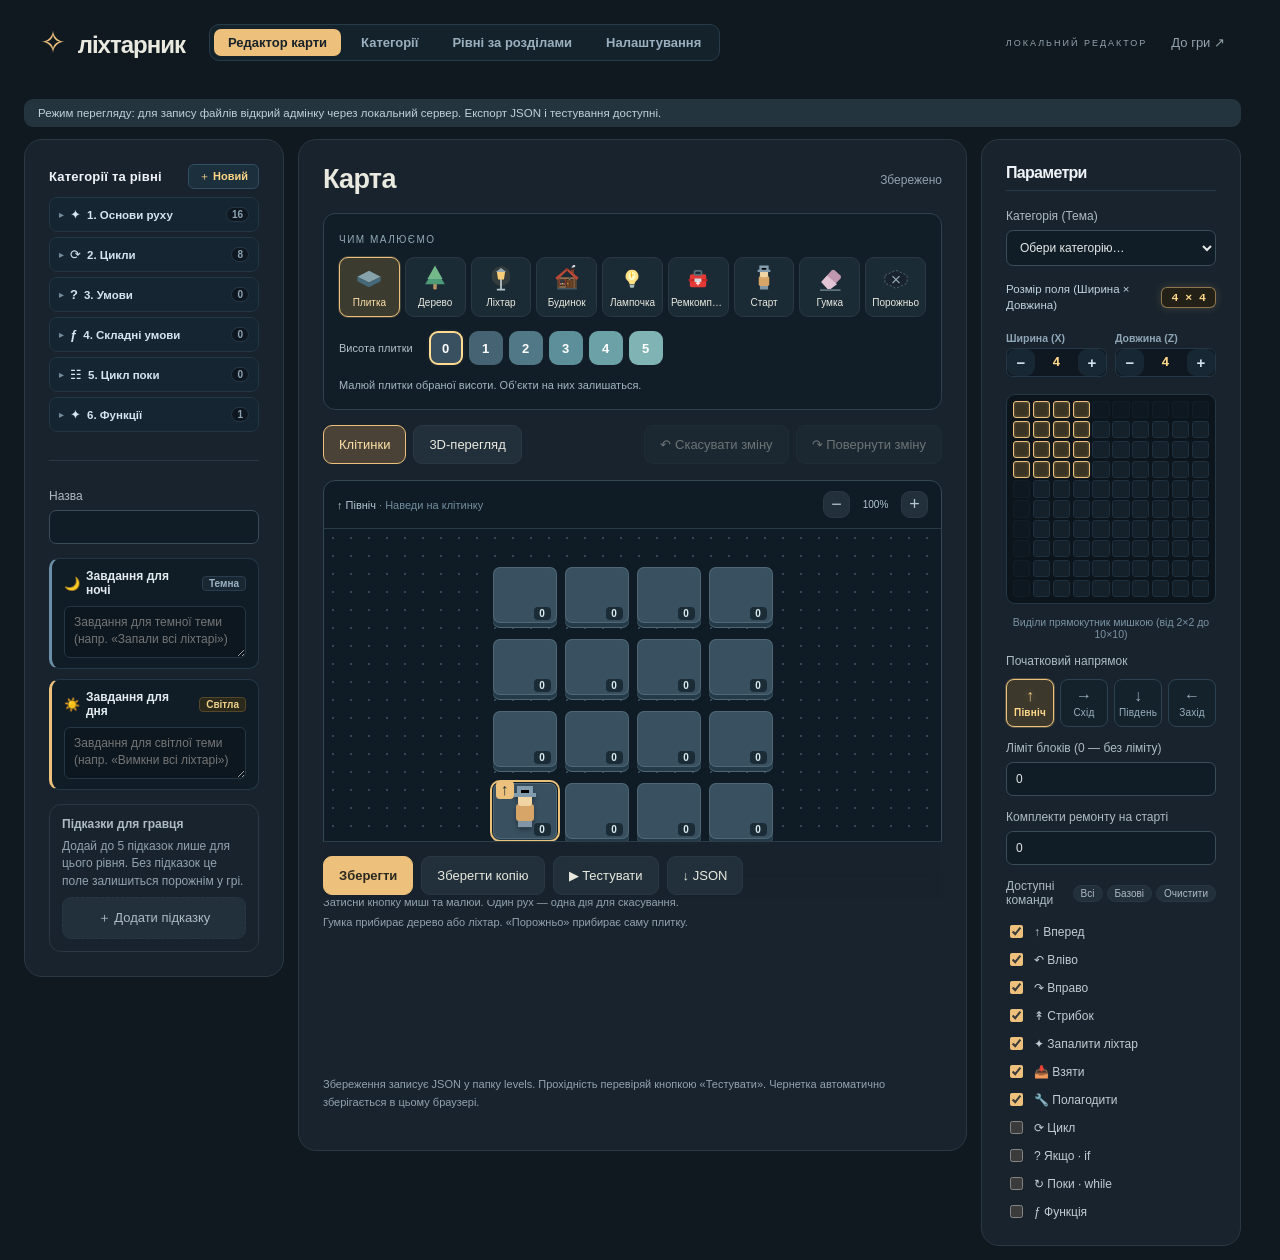
==== admin/index.html @ 10506745 "first commit" ====
<!doctype html>
<html lang="uk">
<head>
  <meta charset="utf-8">
  <meta name="viewport" content="width=device-width,initial-scale=1">
  <title>Редактор — Ліхтарник</title>
  <link rel="stylesheet" href="../style.css">
  <link rel="stylesheet" href="editor.css">
  <link rel="stylesheet" href="hints.css">
</head>
<body>
  <header>
    <a class="brand" href="../"><span class="brand-icon">✧</span> ліхтарник</a>
    <nav class="admin-nav" aria-label="Розділи адмінки">
      <a href="index.html" class="admin-tab active" aria-current="page">Редактор карти</a>
      <a href="categories.html" class="admin-tab">Категорії</a>
      <a href="levels.html" class="admin-tab">Рівні за розділами</a>
      <a href="settings.html" class="admin-tab">Налаштування</a>
    </nav>
    <span class="header-note">ЛОКАЛЬНИЙ РЕДАКТОР</span>
    <a class="back" href="../">До гри ↗</a>
  </header>

  <main>
    <h1 style="position:absolute;width:1px;height:1px;padding:0;margin:-1px;overflow:hidden;clip:rect(0,0,0,0);white-space:nowrap;border:0">Редактор рівнів</h1>
    <div id="connection" class="notice" style="margin-bottom:12px;padding:8px 14px;font-size:11.5px">Перевіряємо локальний сервер…</div>

    <div class="admin-layout">
      <!-- Ліва панель: Список рівнів, назва, завдання -->
      <section class="panel editor-sidebar-left">
        <div class="admin-fields">
          <div class="level-nav-panel">
            <div class="level-nav-head">
              <span class="level-nav-title">Категорії та рівні</span>
              <button type="button" id="new" class="btn-new-global" title="Створити новий рівень">＋ Новий</button>
            </div>
            <div id="level-tree" class="level-tree-container">
              <div class="tree-loading">Завантаження структури рівнів…</div>
            </div>
          </div>

          <hr class="nav-divider">

          <label class="field">Назва
            <input id="name" maxlength="80">
          </label>
          <input type="hidden" id="id">
          <div class="task-fields-container">
            <div class="field task-field task-night">
              <label for="descriptionNight" class="task-field-label">
                <span class="theme-icon">🌙</span>
                <span>Завдання для ночі</span>
                <span class="task-badge night-badge">Темна</span>
              </label>
              <textarea id="descriptionNight" maxlength="500" placeholder="Завдання для темної теми (напр. «Запали всі ліхтарі»)" rows="2"></textarea>
            </div>
            <div class="field task-field task-day">
              <label for="descriptionDay" class="task-field-label">
                <span class="theme-icon">☀️</span>
                <span>Завдання для дня</span>
                <span class="task-badge day-badge">Світла</span>
              </label>
              <textarea id="descriptionDay" maxlength="500" placeholder="Завдання для світлої теми (напр. «Вимкни всі ліхтарі»)" rows="2"></textarea>
            </div>
            <input type="hidden" id="description">
          </div>
          <div class="field level-hints-section">
            <strong>Підказки для гравця</strong>
            <p class="level-hints-source">Додай до 5 підказок лише для цього рівня. Без підказок це поле залишиться порожнім у грі.</p>
            <div id="level-hints" class="hint-editor-list"></div>
          </div>
        </div>
      </section>

      <!-- Центральна панель: Карта та малювання -->
      <section class="panel editor-main">
        <div class="section-top" style="margin-top:0">
          <h2>Карта</h2>
          <span id="dirty" class="dirty"></span>
        </div>
        <div class="brush-panel">
          <span class="brush-label">Чим малюємо</span>
          <div class="toolbar" id="tools"></div>
          <div id="height-tools" class="height-tools">
            <span>Висота плитки</span>
            <div id="heights"></div>
          </div>
          <div id="lamp-tools" class="lamp-tools" hidden>
            <span id="light-tools-label">Стан світла (для ночі)</span>
            <div class="lamp-state-buttons" role="radiogroup" aria-label="Стан світла для ночі">
              <button type="button" id="lamp-state-off" class="lamp-state-btn selected" data-state="off" aria-pressed="true">
                <span class="lamp-dot off">●</span>
                <span>Вимкнений</span>
              </button>
              <button type="button" id="lamp-state-on" class="lamp-state-btn" data-state="on" aria-pressed="false">
                <span class="lamp-dot on">✦</span>
                <span>Ввімкнений</span>
              </button>
              <button type="button" id="lamp-state-spark" class="lamp-state-btn" data-state="spark" aria-pressed="false">
                <span class="lamp-dot spark">⚡</span>
                <span>Іскрить</span>
              </button>
              <button type="button" id="lamp-state-no-bulb" class="lamp-state-btn" data-state="no-bulb" aria-pressed="false">
                <span class="lamp-dot no-bulb">💡⃠</span>
                <span>Без лампочки</span>
              </button>
            </div>
          </div>
          <div id="house-tools" class="house-tools" hidden>
            <span class="house-tools-label">Двері будиночка</span>
            <div id="house-direction-buttons" class="direction-group" role="radiogroup" aria-label="Напрямок дверей будиночка">
              <button type="button" class="dir-btn" data-dir="0" title="Північ (вгору)"><span class="dir-arrow">↑</span><span>Північ</span></button>
              <button type="button" class="dir-btn" data-dir="1" title="Схід (вправо)"><span class="dir-arrow">→</span><span>Схід</span></button>
              <button type="button" class="dir-btn selected" data-dir="2" title="Південь (вниз)"><span class="dir-arrow">↓</span><span>Південь</span></button>
              <button type="button" class="dir-btn" data-dir="3" title="Захід (вліво)"><span class="dir-arrow">←</span><span>Захід</span></button>
            </div>
          </div>
          <p id="brush-hint" class="brush-hint"></p>
        </div>
        <div class="toolbar">
          <button id="view-grid" class="selected">Клітинки</button>
          <button id="view-3d">3D-перегляд</button>
          <button id="undo" disabled>↶ Скасувати зміну</button>
          <button id="redo" disabled>↷ Повернути зміну</button>
        </div>
        <div id="map-workspace" class="map-workspace">
          <div class="map-topbar">
            <span>↑ Північ <span id="cell-info">· Наведи на клітинку</span></span>
            <div class="zoom-tools">
              <button id="zoom-out" aria-label="Зменшити карту">−</button>
              <span id="zoom-value">100%</span>
              <button id="zoom-in" aria-label="Збільшити карту">+</button>
            </div>
          </div>
          <div id="map-scroll" class="map-scroll">
            <div id="grid" class="edit-grid" aria-label="Редактор клітинок"></div>
          </div>
        </div>
        <div id="preview" class="scene" hidden></div>
        <p class="editor-legend">Затисни кнопку миші та малюй. Один рух — одна дія для скасування.<br>Гумка прибирає дерево або ліхтар. «Порожньо» прибирає саму плитку.</p>
        <div class="admin-actions">
          <button id="save" class="primary">Зберегти</button>
          <button id="copy">Зберегти копію</button>
          <button id="test">▶ Тестувати</button>
          <button id="export">↓ JSON</button>
        </div>
        <p id="status" class="status" role="status" aria-live="polite"></p>
        <p class="help">Збереження записує JSON у папку levels. Прохідність перевіряй кнопкою «Тестувати». Чернетка автоматично зберігається в цьому браузері.</p>
      </section>

      <!-- Права панель: Параметри рівня (Категорія, розмір, команди) -->
      <section class="panel editor-sidebar-right">
        <div class="admin-fields">
          <div class="section-top" style="margin-top:0">
            <h2>Параметри</h2>
          </div>
          <label class="field">Категорія (Тема)
            <select id="category"></select>
          </label>
          <div class="field size-picker-container">
            <div class="size-picker-header">
              <span>Розмір поля (Ширина × Довжина)</span>
              <span id="size-preview-badge" class="size-badge">4 × 4</span>
            </div>
            <div class="size-steppers">
              <div class="size-stepper-item">
                <span class="size-stepper-label">Ширина (X)</span>
                <div class="size-stepper-control">
                  <button type="button" id="btn-width-dec" class="size-step-btn" title="Зменшити ширину" aria-label="Зменшити ширину">−</button>
                  <input type="number" id="width" min="2" max="10" value="4" class="size-input" aria-label="Ширина поля (від 2 до 10)">
                  <button type="button" id="btn-width-inc" class="size-step-btn" title="Збільшити ширину" aria-label="Збільшити ширину">+</button>
                </div>
              </div>
              <div class="size-stepper-item">
                <span class="size-stepper-label">Довжина (Z)</span>
                <div class="size-stepper-control">
                  <button type="button" id="btn-depth-dec" class="size-step-btn" title="Зменшити довжину" aria-label="Зменшити довжину">−</button>
                  <input type="number" id="depth" min="2" max="10" value="4" class="size-input" aria-label="Довжина поля (від 2 до 10)">
                  <button type="button" id="btn-depth-inc" class="size-step-btn" title="Збільшити довжину" aria-label="Збільшити довжину">+</button>
                </div>
              </div>
            </div>
            <div id="size-matrix" class="size-matrix" role="grid" aria-label="Вибір розміру поля"></div>
            <div class="size-picker-hint">
              <span id="size-picker-info">Виділи прямокутник мишкою (від 2×2 до 10×10)</span>
            </div>
          </div>
          <div class="field">
            <span>Початковий напрямок</span>
            <div id="direction-buttons" class="direction-group" role="radiogroup" aria-label="Початковий напрямок персонажа">
              <button type="button" class="dir-btn" data-dir="0" title="Північ (верх карти)"><span class="dir-arrow">↑</span><span>Північ</span></button>
              <button type="button" class="dir-btn" data-dir="1" title="Схід (вправо)"><span class="dir-arrow">→</span><span>Схід</span></button>
              <button type="button" class="dir-btn" data-dir="2" title="Південь (вниз)"><span class="dir-arrow">↓</span><span>Південь</span></button>
              <button type="button" class="dir-btn" data-dir="3" title="Захід (вліво)"><span class="dir-arrow">←</span><span>Захід</span></button>
            </div>
          </div>
          <label class="field">Ліміт блоків (0 — без ліміту)
            <input id="limit" type="number" min="0" max="100">
          </label>
          <label class="field">Комплекти ремонту на старті
            <input id="repairKits" type="number" min="0" max="99" value="0">
          </label>
          <div class="field">
            <div style="display:flex;justify-content:space-between;align-items:center">
              <span>Доступні команди</span>
              <div style="display:flex;gap:4px">
                <button type="button" id="btn-all-cmds" style="padding:2px 7px;font-size:10px">Всі</button>
                <button type="button" id="btn-basic-cmds" style="padding:2px 7px;font-size:10px">Базові</button>
                <button type="button" id="btn-clear-cmds" style="padding:2px 7px;font-size:10px">Очистити</button>
              </div>
            </div>
            <div id="allowed" class="check-list"></div>
          </div>
        </div>
      </section>
    </div>
  </main>
  <script type="module" src="admin.js"></script>
</body>
</html>
---- style.css ----
:root{font-family:Inter,"Segoe UI",Arial,sans-serif;color:#e9e9df;background:#101820;font-synthesis:none;color-scheme:dark;--muted:#93a3ae;--gold:#edc17c;--line:#2a3843;--panel:#18232d}html{scrollbar-gutter:stable}*{box-sizing:border-box}body{margin:0;min-height:100vh;display:flex;flex-direction:column}button,input,select,textarea{font:inherit}button,a,input,select,textarea{touch-action:manipulation}button{cursor:pointer}a{color:inherit;text-decoration:none}button{color:inherit;border:1px solid var(--line);background:#21303a;padding:11px 15px;border-radius:9px;font-size:13px}button:hover{background:#30414b}button:disabled{opacity:.4;cursor:default}button:focus-visible,a:focus-visible,input:focus-visible,select:focus-visible,textarea:focus-visible{outline:2px solid var(--gold);outline-offset:3px}header{width:100%;max-width:1440px;margin:0 auto;padding:24px 40px;display:flex;align-items:center;gap:24px;box-sizing:border-box}.brand{font-size:24px;font-weight:700;letter-spacing:-1px}.brand-icon{color:var(--gold);font-size:31px;margin-right:7px}.header-note{font-size:9px;letter-spacing:2px;color:var(--muted);margin-left:auto}.quiet{background:transparent;color:var(--muted)}main{flex:1;width:100%;max-width:1360px;margin:14px auto;padding:0 24px;box-sizing:border-box}footer{margin-top:auto;color:#687d8b;text-align:center;font-size:11px;padding:28px}h1,h2,h3,p{margin-top:0}h1{font-size:52px;line-height:1.08;letter-spacing:-2px;font-weight:650}h2{font-size:27px;letter-spacing:-.7px}h3{font-size:18px}p{line-height:1.65;color:var(--muted);font-size:14px}.eyebrow{font-size:10px;letter-spacing:2.5px;color:var(--gold);font-weight:650}.hero{display:grid;grid-template-columns:1fr 1fr;min-height:340px;align-items:center;border:1px solid var(--line);border-radius:20px;overflow:hidden;background:radial-gradient(ellipse at 80% 50%,#26343a,#15212b 65%);margin-bottom:36px}.hero-copy{padding:42px}.hero h1{margin:19px 0}.hero p{max-width:390px;margin:0}.hero-art{height:340px;position:relative}.section-top{display:flex;align-items:center;justify-content:space-between;gap:16px;margin:24px 0 18px}.section-top h2{margin:0}.section-top span{font-size:12px;color:var(--muted)}.level-grid{display:grid;grid-template-columns:repeat(3,1fr);gap:18px}.level-card{background:var(--panel);border:1px solid var(--line);border-radius:15px;overflow:hidden;transition:transform .2s,border-color .2s}.level-card:hover{transform:translateY(-3px);border-color:#a88d63}.card-art{height:145px;display:flex;align-items:center;justify-content:center;background:radial-gradient(ellipse,#31413e,#1b2931);position:relative}.mini-map{display:grid;gap:4px;transform:rotateX(48deg) rotateZ(-38deg);width:105px;height:105px}.mini-cell{background:#51656b;border-radius:2px;border-bottom:3px solid #30434b}.mini-cell.lamp{background:#e6bc72;box-shadow:0 0 15px #e6bc7266}.mini-cell.tree{background:#264d41}.mini-cell.hole{opacity:0}.badge{position:absolute;top:14px;left:16px;font-size:10px;color:#d4bd91;letter-spacing:1px}.completed{position:absolute;right:14px;top:14px;font-size:10px;color:#a3d2ac}.card-body{padding:22px}.card-body h3{margin-bottom:8px}.card-body p{font-size:12px;min-height:40px}.card-bottom{display:flex;justify-content:space-between;align-items:center;color:var(--gold);font-size:12px}.card-bottom span:first-child{color:var(--muted);font-size:10px}.game-top{display:flex;justify-content:space-between;align-items:center;margin:8px 0 20px;gap:12px}.back{color:var(--muted);font-size:13px}.game-layout{display:grid;grid-template-columns:minmax(0,1fr) 350px;gap:18px}.world{border:1px solid var(--line);border-radius:18px;overflow:hidden;background:#14212b;min-width:0;display:flex;flex-direction:column}.world-heading{padding:27px 30px 0}.world-heading h2{margin:10px 0}.world-heading p{margin-bottom:0}.scene{min-height:440px;position:relative;flex:1}.scene canvas,.hero-art canvas{display:block;width:100%;height:100%;position:absolute;inset:0}.world-bottom{display:flex;align-items:center;justify-content:space-between;gap:12px;padding:18px 27px;font-size:12px;color:var(--muted)}.lamp-count{color:var(--gold)}aside,.panel{border:1px solid var(--line);border-radius:18px;background:var(--panel);padding:24px}.section-label{display:flex;justify-content:space-between;align-items:center;font-size:14px;font-weight:600}.help{font-size:11px;margin:8px 0 15px}.palette{display:grid;grid-template-columns:1fr 1fr;gap:7px;margin-bottom:25px}.command{display:flex;align-items:center;gap:8px;padding:10px 9px;text-align:left;background:#23343e;font-size:11px}.command .icon{font-size:20px;color:var(--gold);width:20px;text-align:center}.count{font-size:11px;font-weight:400;color:var(--muted)}.program{min-height:170px;max-height:400px;overflow:auto;border:1px dashed #46535a;border-radius:10px;padding:9px;background:#121d26;margin-top:12px}.program:empty:before,.loop-body:empty:before{content:'Перетягни команду сюди';display:block;text-align:center;font-size:11px;color:#788e9d;padding:35px 4px}.block{border:1px solid #38505a;border-radius:7px;background:#243640;margin:5px 0;padding:7px;font-size:12px}.block-head{display:flex;align-items:center;gap:8px;cursor:grab}.block-head>span:first-child{color:var(--gold);font-size:18px}.block-head button{margin-left:auto;background:transparent;border:0;padding:0 4px;font-size:18px;color:#9aaeb8}.block select{width:51px;padding:3px}.block.active{border-color:var(--gold);box-shadow:0 0 0 1px var(--gold)}.loop{background:#2f3040;border-color:#57516a}.loop-body{min-height:65px;margin:8px 0 0 10px;padding:4px 6px;border-left:2px solid #9480b2}.loop-body.selected{background:#414151;outline:1px dashed #9480b2}.loop-hint{font-size:10px;color:#b5a7ca;display:block;padding-top:7px;cursor:pointer}.controls{display:flex;gap:8px;margin-top:18px}.primary{background:var(--gold);border-color:var(--gold);color:#292821;font-weight:650}.primary:hover{background:#f6d69d}#run{flex:1}.status{padding:12px 0 0;font-size:12px;min-height:55px;margin:0}.status.error{color:#efa29a}.status.success{color:#b1d9a0}.win{padding:18px;border:1px solid #6e8b5b;border-radius:10px;background:#26372f;margin-top:15px}.win p{color:#c4dab7;margin:0 0 12px}.rules{margin-top:16px;color:var(--muted);font-size:11px;line-height:1.8}.rules summary{cursor:pointer;color:#c6d2d8}.loading{padding:60px;text-align:center}.admin-layout{display:grid;grid-template-columns:300px 1fr;gap:18px}.admin-title{margin-bottom:24px}.admin-title h1{font-size:32px;margin-bottom:8px}.admin-fields{display:flex;flex-direction:column;gap:14px}.field{display:flex;flex-direction:column;gap:7px;font-size:12px;color:#aebbc4}input,select,textarea{background:#111d26;border:1px solid #3a4c58;border-radius:7px;padding:9px;color:#e4e8e7;min-width:0}textarea{resize:vertical;min-height:65px}.two-fields{display:grid;grid-template-columns:1fr 1fr;gap:10px}.check-list{display:grid;gap:9px;margin-top:8px}.check-list label{font-size:12px;color:#c1ccd2;display:flex;align-items:center;gap:8px}input[type=checkbox]{accent-color:#edc17c}.toolbar{display:flex;gap:7px;flex-wrap:wrap;margin-bottom:16px}.toolbar button.selected{border-color:var(--gold);background:#4a4236;color:#ffe1a7}.edit-grid{display:grid;gap:5px;max-width:580px;margin:20px auto;user-select:none;touch-action:none}.edit-cell{padding:0;aspect-ratio:1;min-width:0;border-radius:6px;border:1px solid #566b78;background:#304754;display:flex;flex-direction:column;align-items:center;justify-content:center;gap:2px;font-size:clamp(10px,2vw,18px)}.edit-cell small{font-size:10px;color:#a5b8c3}.edit-cell.hole{background:#101922;border:1px dashed #34424c;color:#52636e}.editor-main{min-width:0}.editor-main .scene{height:490px;min-height:300px}.admin-actions{display:flex;gap:8px;flex-wrap:wrap;margin-top:20px}.notice{font-size:12px;padding:12px 16px;background:#24343f;border-radius:9px;color:#bed0dc;margin-bottom:20px}.dirty{color:var(--gold);font-size:11px}.editor-legend{font-size:11px;line-height:1.8;color:var(--muted)}[hidden]{display:none!important}@media(min-width:1500px){.scene{min-height:540px}}@media(max-width:1000px){.game-layout{grid-template-columns:minmax(0,1fr) 310px}.hero h1{font-size:42px}.level-grid{grid-template-columns:repeat(2,1fr)}.header-note{display:none}}@media(max-width:740px){header{padding:20px;gap:10px}.brand{font-size:20px}main{padding:0 14px}.hero{grid-template-columns:1fr}.hero-copy{padding:28px}.hero h1{font-size:38px}.hero-art{height:240px}.game-layout,.admin-layout{grid-template-columns:1fr}.scene{min-height:340px}.world-heading{padding:22px 22px 0}.level-grid{grid-template-columns:1fr 1fr;gap:10px}.card-body{padding:15px}.card-art{height:125px}.card-body h3{font-size:16px}.card-body p{min-height:65px}.admin-layout>.panel{order:0}.program{max-height:none}.game-top{flex-wrap:wrap}.editor-main .scene{height:340px}.header-note{display:none}}@media(prefers-reduced-motion:reduce){*{scroll-behavior:auto!important;transition:none!important}}

/* Game: scene above a horizontal command workbench. */
.game-layout{grid-template-columns:minmax(0,1fr);gap:16px}.game-layout .world-heading{padding:20px 26px 0}.game-layout .world-heading h2{margin:7px 0}.game-layout .scene{min-height:280px;height:clamp(280px,38vh,430px);flex:none}.game-layout .world-bottom{padding:12px 26px}.program-panel{min-width:0;padding:22px 26px}.program-panel .palette{display:flex;gap:9px;overflow-x:auto;padding:3px 2px 12px;margin:0 0 15px}.program-panel .command{flex:0 0 auto;padding:12px 15px;gap:10px;min-height:48px;cursor:grab;font-size:12px;border-color:#3b505c;border-bottom-width:3px}.program-panel .command:active{cursor:grabbing}.command-grip{color:#718996;font-size:17px;margin-left:8px}.program-panel .program{display:flex;flex-wrap:wrap;align-content:flex-start;align-items:flex-start;gap:10px;padding:16px;min-height:125px;max-height:none;overflow:visible;border:1px dashed #4b6371;background:linear-gradient(135deg,#111e28,#16242d);transition:border-color .15s,background .15s}.program-panel .program:empty:before{content:'＋ Перетягни сюди першу команду';width:100%;padding:31px 5px;color:#819bab;font-size:12px}.program-panel .block{flex:0 0 auto;margin:0;min-width:145px;max-width:100%;padding:11px;border-radius:9px;box-shadow:0 3px 0 #0d1921;border-color:#415d6a}.program-panel .block-head{gap:10px;min-height:25px;white-space:nowrap}.block-number{font-size:9px;color:#829aa6;margin-left:6px}.program-panel .block-head button{margin-left:4px;width:20px}.program-panel .loop{min-width:310px;max-width:100%;flex:0 1 auto;padding:12px;background:#292d3d;border-color:#655d82}.program-panel .loop>.block-head{gap:9px}.program-panel .loop>.block-head select{margin-left:auto}.program-panel .loop-body{display:flex;flex-wrap:wrap;align-items:flex-start;align-content:flex-start;gap:8px;margin:10px 0 0;padding:12px;min-height:84px;min-width:280px;max-width:650px;border:1px dashed #70628c;border-radius:8px;background:#171f2d}.program-panel .loop-body:empty:before{width:100%;padding:19px 10px;content:'＋ Команди всередині циклу';color:#aaa0bd}.program-panel .loop-body .block{min-width:130px;font-size:11px;padding:8px}.program-panel .loop-hint{padding:8px 0 0;font-size:10px;border:0}.program-panel .controls{justify-content:flex-end;margin-top:12px}.program-panel #run{flex:0 1 180px}.program-panel .status{min-height:36px}.program-panel .rules{margin-top:8px}.drag-source{opacity:.35!important}.program.receiving{border-color:#cba46a;background:#1e2c31}.program-panel .drop-target{border-color:#f0c77e;box-shadow:inset 0 0 0 1px #edc17c33}.insertion-preview{display:flex;flex:0 0 auto;align-items:center;gap:10px;min-width:165px;max-width:100%;min-height:49px;padding:9px 13px;background:#edc17c18;border:2px dashed #edc17c;border-radius:9px;color:#f4d49f;pointer-events:none;box-shadow:0 0 18px #edc17c0c;font-size:12px}.insertion-preview small{display:block;font-size:9px;color:#bfa77f;margin-top:3px}.preview-icon{font-size:22px}.insertion-preview.loop-preview{min-width:250px;min-height:100px;border-color:#b4a1d8;background:#b4a1d818;color:#d3c3f0}.program-panel .block.active{border-color:var(--gold);box-shadow:0 0 0 2px #edc17c55,0 3px 0 #0d1921}@media(max-width:740px){.program-panel{padding:17px}.program-panel .palette{margin-bottom:12px}.program-panel .command{padding:10px;font-size:11px}.program-panel .program{padding:11px;gap:8px}.program-panel .block{min-width:125px;font-size:11px;padding:8px}.program-panel .block-head{gap:6px}.program-panel .loop{min-width:0;width:100%}.program-panel .loop-body{min-width:0;width:100%;padding:8px}.game-layout .scene{min-height:260px;height:300px}.game-layout .world-bottom{font-size:10px;gap:8px}.program-panel .insertion-preview{min-width:135px}.program-panel .loop-body .block{min-width:0}.program-panel .controls{justify-content:stretch}.program-panel #run{flex:1}}
.program-panel .command,.program-panel .block-head{touch-action:none;user-select:none}.drag-floating{position:fixed;top:0;left:0;z-index:1000;display:flex;align-items:center;gap:10px;padding:13px 17px;border-radius:10px;background:#314651;border:1px solid #f0cb83;color:#fff0cf;box-shadow:0 10px 30px #0007;pointer-events:none;font-size:12px;will-change:transform}.drag-floating>span{font-size:22px;color:#edc17c}.drag-floating.invalid{opacity:.55}.program-panel .command:disabled{cursor:default}

/* Light Theme support */
html[data-theme="light"], [data-theme="light"] {
  color-scheme: light;
  background: #f8f9fa;
  --muted: #596a77;
  --gold: #df9825;
  --line: #e2e6ea;
  --panel: #ffffff;
}

[data-theme="light"] body {
  background: #f8f9fa;
  color: #172633;
}

[data-theme="light"] footer {
  color: #7b8e9d;
  background: transparent;
}
footer {
  display: flex;
  flex-direction: column;
  align-items: center;
  gap: 4px;
}
.footer-quote {
  font-size: 11.5px;
}
.footer-developer {
  font-size: 11px;
  color: #8da5b6;
  font-weight: 550;
  letter-spacing: 0.2px;
}
[data-theme="light"] .footer-developer {
  color: #4a6374;
}

[data-theme="light"] button {
  background: #f1f3f5;
  border-color: #dce0e5;
  color: #1a2d3b;
}

[data-theme="light"] button:hover {
  background: #e6eaee;
}

[data-theme="light"] button.quiet {
  background: transparent;
  color: #596a77;
}

[data-theme="light"] button.quiet:hover {
  background: rgba(0, 0, 0, 0.05);
  color: #172633;
}

[data-theme="light"] .hero {
  background: linear-gradient(135deg, #ffffff 0%, #f4f6f8 100%);
  border-color: #e2e6ea;
  box-shadow: 0 4px 20px rgba(0, 0, 0, 0.05);
}

[data-theme="light"] .level-card {
  background: #ffffff;
  border-color: #e0e4e8;
  box-shadow: 0 4px 18px rgba(0, 0, 0, 0.05);
}

[data-theme="light"] .level-card:hover {
  border-color: #df9825;
}

[data-theme="light"] .card-art {
  background: radial-gradient(ellipse, #fafafa, #eaecef);
}

[data-theme="light"] .world {
  background: #eef2f5;
  border-color: #d8e1e8;
  box-shadow: 0 4px 18px rgba(0, 0, 0, 0.06);
}

[data-theme="light"] .scene {
  background: #eef2f5;
}

[data-theme="light"] .world-bottom {
  color: #1c3547;
  background: transparent;
}

[data-theme="light"] aside,
[data-theme="light"] .panel {
  background: #ffffff;
  border-color: #e2e6ea;
  box-shadow: 0 4px 20px rgba(0, 0, 0, 0.05);
}

[data-theme="light"] .program-panel .program {
  background: linear-gradient(135deg, #fafbfc, #f1f3f5);
  border-color: #dce0e5;
}

[data-theme="light"] .program-panel .program:empty:before {
  color: #6d8697;
}

[data-theme="light"] .program-panel .command {
  background: #ffffff;
  border-color: #dce0e5;
  color: #182d3c;
}

[data-theme="light"] .program-panel .command:hover {
  background: #f3f5f7;
}

[data-theme="light"] .program-panel .block {
  background: #ffffff;
  border-color: #dce0e5;
  box-shadow: 0 2px 0 #dce0e5;
  color: #172633;
}

[data-theme="light"] .program-panel .loop {
  background: #faf8fd;
  border-color: #d2c8e3;
}

[data-theme="light"] .program-panel .loop-body {
  background: #ffffff;
  border-color: #d2c8e3;
}

[data-theme="light"] .program-panel .loop-body:empty:before {
  color: #8c7fa6;
}

[data-theme="light"] .status {
  color: #1e293b;
  font-size: 13px;
}

[data-theme="light"] .status.success {
  color: #15803d;
  font-weight: 700;
}

[data-theme="light"] .status.error {
  color: #dc2626;
  font-weight: 700;
}

[data-theme="light"] .win {
  background: transparent;
  border: none;
  box-shadow: none;
  padding: 0;
}
---- admin/editor.css ----
/* The editor keeps game styles isolated and uses stable pointer targets for painting. */
.admin-nav{display:flex;align-items:center;gap:6px;background:#14222c;padding:4px;border-radius:10px;border:1px solid #283b49}.admin-tab{font-size:13px;font-weight:550;padding:6px 14px;border-radius:7px;color:#9ab0bf;text-decoration:none;transition:background-color .15s ease,color .15s ease}.admin-tab:hover{color:#fff;background:#213544}.admin-tab.active{color:#172129;background:#edc17c;font-weight:650}.admin-layout{grid-template-columns:300px minmax(0,1fr)}.editor-main{padding:24px}.brush-panel{background:#121e27;border:1px solid #30414d;border-radius:12px;padding:15px;margin-bottom:15px}.brush-label{font-size:10px;color:#90a8b6;text-transform:uppercase;letter-spacing:1.5px}.brush-panel #tools{display:grid;grid-template-columns:repeat(9,minmax(0,1fr));gap:5px;margin:10px 0 0;width:100%}.brush-panel #tools button{display:flex;flex-direction:column;align-items:center;justify-content:center;gap:4px;padding:7px 2px;min-width:0;font-size:10px;background:#1b2b35;box-sizing:border-box}.brush-panel #tools button span{display:block;max-width:100%;white-space:nowrap;overflow:hidden;text-overflow:ellipsis;font-size:10px;line-height:1.2}.brush-panel #tools svg{width:28px;height:28px;flex-shrink:0;pointer-events:none}.brush-panel #tools button.selected{background:#3c3b30;border-color:#edc17c;box-shadow:0 0 0 1px #edc17c33;color:#ffe1a7}.height-tools{display:flex;align-items:center;gap:16px;padding-top:14px;font-size:11px;color:#b1c2ca}.height-tools>div{display:flex;gap:6px}.height-tools button{background:var(--swatch);width:34px;height:34px;padding:0;border:2px solid transparent;color:white;font-weight:700}.height-tools button.selected{border-color:#ffda91;box-shadow:0 0 0 2px #16232c}.brush-hint{font-size:11px;color:#a1b5c1;margin:11px 0 0;min-height:18px}.map-workspace{border:1px solid #344752;border-radius:12px;overflow:hidden;background:#101c25}.map-topbar{display:flex;justify-content:space-between;align-items:center;gap:10px;padding:10px 13px;border-bottom:1px solid #2a3b48;font-size:11px;color:#b3c7d1}.map-topbar #cell-info{color:#718d9e}.zoom-tools{display:flex;align-items:center;gap:8px}.zoom-tools button{width:27px;height:27px;padding:0;font-size:18px}.zoom-tools>span{width:35px;text-align:center;font-size:10px}.map-scroll{overflow:auto;max-height:650px;padding:35px 25px;background-image:radial-gradient(#334856 1px,transparent 1px);background-size:18px 18px;overscroll-behavior:contain}.edit-grid{gap:8px;max-width:none;width:max-content;margin:0 auto;isolation:isolate;touch-action:none}.edit-cell{position:relative;width:var(--cell-size);height:var(--cell-size);aspect-ratio:auto;border:0;background:transparent!important;padding:0;display:block;overflow:visible;isolation:isolate;cursor:crosshair;outline-offset:4px}.tile-surface{position:absolute;inset:3px 0 5px;background:var(--tile-color);border:1px solid #a9c5ca33;border-radius:7px;transform:translateY(calc(-1 * var(--lift)));box-shadow:0 calc(4px + var(--lift)) 0 #233b49,0 calc(5px + var(--lift)) 0 #506674;pointer-events:none}.edit-cell.hole{border:1px dashed #3e5869;border-radius:7px;background:#13222d88!important}.hole-mark{color:#4b6678;font-size:22px}.tile-object{position:absolute;inset:0 0 6px;display:flex;align-items:center;justify-content:center;transform:translateY(calc(-1 * var(--lift)));pointer-events:none}.tile-object svg{width:75%;height:90%;filter:drop-shadow(0 3px 2px #09141c66)}.tile-object svg+svg{position:absolute;left:-7%;bottom:0;width:57%;height:72%}.tile-height{position:absolute;bottom:8px;right:6px;min-width:17px;padding:1px 3px;text-align:center;border-radius:4px;background:#13232cca;color:#dcebee;font-size:10px;font-weight:700;pointer-events:none}.tile-direction{position:absolute;top:1px;left:3px;background:#ecc17d;color:#26323a;width:18px;border-radius:4px;font-size:16px;pointer-events:none}.edit-cell.has-lamp .tile-surface{border-color:#e9c179;box-shadow:0 calc(4px + var(--lift)) 0 #555244,0 0 17px #e9b85722}.edit-cell.has-start .tile-surface{outline:2px solid #e9c179;outline-offset:1px}.edit-cell.hovered:after{content:'';position:absolute;inset:-3px;border:2px solid #ffda91;border-radius:9px;background:#ffe2a318;pointer-events:none;z-index:3}.edit-cell:hover{background:transparent}.editor-main>.toolbar{align-items:center}.editor-main #undo{margin-left:auto}.editor-main .admin-actions{position:sticky;bottom:0;z-index:4;background:#18232df5;padding:14px 0 5px;border-top:1px solid #2d3e49}.editor-legend{margin:13px 0 0;font-size:11px}@media(max-width:1050px){.admin-layout{grid-template-columns:260px minmax(0,1fr)}.editor-main{padding:16px}.brush-panel #tools{grid-template-columns:repeat(9,minmax(0,1fr));gap:4px}.map-topbar #cell-info{display:none}}@media(max-width:740px){.admin-layout{grid-template-columns:1fr}.editor-main{grid-row:1}.admin-layout>.panel:first-child{grid-row:2}.map-scroll{padding:22px 14px;max-height:500px}.height-tools{gap:8px;flex-wrap:wrap}.height-tools button{width:31px}.map-topbar{font-size:10px}.editor-main #undo{margin-left:0}.brush-panel #tools{grid-template-columns:repeat(9,minmax(38px,1fr));gap:4px;overflow-x:auto;padding-bottom:3px}.brush-panel #tools button{font-size:9px}.brush-panel #tools svg{width:24px;height:24px}}

/* Tree View of Categories and Levels */
.level-nav-panel {
  display: flex;
  flex-direction: column;
  gap: 8px;
}
.level-nav-head {
  display: flex;
  align-items: center;
  justify-content: space-between;
  gap: 8px;
}
.level-nav-title {
  font-size: 13px;
  font-weight: 700;
  color: #f0f4f8;
  letter-spacing: 0.2px;
}
.btn-new-global {
  padding: 4px 10px;
  font-size: 11px;
  font-weight: 600;
  border-radius: 6px;
  background: #1b2f3d;
  color: #ffd685;
  border: 1px solid #334d61;
  cursor: pointer;
  transition: all 0.15s ease;
}
.btn-new-global:hover {
  background: #edc17c;
  color: #172129;
  border-color: #edc17c;
  box-shadow: 0 0 10px rgba(237,193,124,0.3);
}
.level-tree-container {
  max-height: none;
  overflow: visible;
  display: flex;
  flex-direction: column;
  gap: 5px;
  padding-right: 0;
}


.cat-accordion {
  flex-shrink: 0;
  background: #111d26;
  border: 1px solid #243746;
  border-radius: 8px;
  overflow: hidden;
  transition: border-color 0.15s ease, background-color 0.15s ease;
}
.cat-accordion[open] {
  background: #13232f;
  border-color: #3b566c;
}
.cat-summary {
  display: flex;
  align-items: center;
  justify-content: space-between;
  padding: 6px 9px;
  min-height: 33px;
  box-sizing: border-box;
  font-size: 11.5px;
  font-weight: 600;
  color: #d6e5f0;
  cursor: pointer;
  user-select: none;
  background: #152532;
  transition: background-color 0.15s ease, color 0.15s ease;
  list-style: none;
  flex-shrink: 0;
}
.cat-summary::-webkit-details-marker {
  display: none;
}
.cat-summary:hover {
  background: #1d3344;
  color: #ffffff;
}
.cat-summary-left {
  display: flex;
  align-items: center;
  gap: 6px;
  min-width: 0;
  overflow: hidden;
}
.cat-caret {
  font-size: 10px;
  color: #728c9e;
  transition: transform 0.2s ease, color 0.2s ease;
  display: inline-block;
  flex-shrink: 0;
}
.cat-accordion[open] > .cat-summary .cat-caret {
  transform: rotate(90deg);
  color: #edc17c;
}
.cat-icon {
  font-size: 13px;
  flex-shrink: 0;
}
.cat-title {
  white-space: nowrap;
  overflow: hidden;
  text-overflow: ellipsis;
}
.cat-count {
  font-size: 10px;
  font-weight: 700;
  color: #8da3b3;
  background: #0e171f;
  padding: 1px 5px;
  border-radius: 9px;
  border: 1px solid #253746;
  flex-shrink: 0;
}
.cat-body {
  padding: 4px 5px 6px;
  border-top: 1px solid #1c2e3c;
}
.cat-level-list {
  list-style: none;
  margin: 0;
  padding: 0;
  display: flex;
  flex-direction: column;
  gap: 2px;
}
.cat-level-item {
  margin: 0;
  padding: 0;
  position: relative;
  border-radius: 6px;
  transition: transform 0.15s ease, opacity 0.15s ease;
}
.cat-level-row {
  display: flex;
  align-items: center;
  border-radius: 6px;
  position: relative;
  transition: background-color 0.15s ease, border-color 0.15s ease;
}
.cat-level-row:hover {
  background: #172733;
}
.level-drag-handle {
  display: flex;
  align-items: center;
  justify-content: center;
  width: 18px;
  height: 26px;
  color: #405767;
  cursor: grab;
  user-select: none;
  font-size: 13px;
  flex-shrink: 0;
  padding-left: 2px;
  transition: color 0.15s ease, transform 0.12s ease;
  touch-action: none;
  opacity: 0.55;
}
.cat-level-row:hover .level-drag-handle,
.level-drag-handle:hover {
  color: #edc17c;
  opacity: 1;
}
.cat-level-item.is-dragging {
  opacity: 0.35;
  background: #13212c;
  border-radius: 6px;
}
.cat-level-item.is-dragging .level-drag-handle {
  cursor: grabbing;
}
.cat-level-item.drag-over-top::before {
  content: '';
  position: absolute;
  top: -2px;
  left: 4px;
  right: 4px;
  height: 2px;
  background: #edc17c;
  border-radius: 2px;
  box-shadow: 0 0 8px #edc17c;
  z-index: 10;
  pointer-events: none;
}
.cat-level-item.drag-over-bottom::after {
  content: '';
  position: absolute;
  bottom: -2px;
  left: 4px;
  right: 4px;
  height: 2px;
  background: #edc17c;
  border-radius: 2px;
  box-shadow: 0 0 8px #edc17c;
  z-index: 10;
  pointer-events: none;
}
.btn-level {
  flex: 1;
  min-width: 0;
  width: 100%;
  display: flex;
  align-items: center;
  gap: 6px;
  padding: 5px 8px 5px 2px;
  border: 1px solid transparent;
  background: transparent;
  color: #b7cbda;
  font-size: 11.5px;
  text-align: left;
  border-radius: 6px;
  cursor: pointer;
  transition: all 0.15s ease;
}
.btn-level:hover {
  background: transparent;
  color: #ffffff;
}
.cat-level-item.active .cat-level-row {
  background: #243948;
  border: 1px solid #edc17c77;
  box-shadow: inset 3px 0 0 #edc17c;
}
.cat-level-item.active .btn-level {
  color: #ffd685;
  font-weight: 600;
  border-color: transparent;
  box-shadow: none;
}
.cat-level-item.active .level-drag-handle {
  color: #c9ab73;
  opacity: 0.9;
}
.level-bullet {
  font-size: 7px;
  color: #556e80;
  flex-shrink: 0;
  transition: color 0.15s ease;
}
.btn-level:hover .level-bullet {
  color: #8faec2;
}
.cat-level-item.active .level-bullet {
  color: #edc17c;
  text-shadow: 0 0 6px #edc17c88;
}
.level-name {
  white-space: nowrap;
  overflow: hidden;
  text-overflow: ellipsis;
  flex: 1;
}
.level-badge-hidden {
  font-size: 9px;
  color: #7b94a4;
  background: #0f1922;
  padding: 1px 5px;
  border-radius: 4px;
  border: 1px solid #233748;
  flex-shrink: 0;
}
.cat-level-empty {
  font-size: 11px;
  color: #637989;
  padding: 6px 8px;
  font-style: italic;
}
.btn-add-level-cat {
  width: 100%;
  box-sizing: border-box;
  margin-top: 6px;
  padding: 5px 8px;
  font-size: 11px;
  font-weight: 600;
  color: #8da9be;
  background: #142430;
  border: 1px dashed #2b4152;
  border-radius: 6px;
  cursor: pointer;
  text-align: center;
  transition: all 0.15s ease;
  display: block;
}
.btn-add-level-cat:hover {
  background: #1c3344;
  color: #ffda91;
  border-color: #edc17c;
  border-style: solid;
}
.nav-divider {
  width: 100%;
  border: 0;
  border-top: 1px solid var(--line);
  margin: 14px 0;
}
.tree-loading {
  padding: 18px 10px;
  text-align: center;
  color: #6d8696;
  font-size: 11px;
}

/* 4 Direction Buttons */
.direction-group {
  display: grid;
  grid-template-columns: repeat(4, 1fr);
  gap: 6px;
  margin-top: 4px;
}
.dir-btn {
  display: flex;
  flex-direction: column;
  align-items: center;
  justify-content: center;
  gap: 3px;
  padding: 8px 4px;
  border-radius: 8px;
  background: #14222c;
  border: 1px solid #2d4250;
  color: #9ab0bf;
  cursor: pointer;
  transition: all 0.15s ease;
  user-select: none;
}
.dir-btn:hover {
  background: #1e3342;
  color: #fff;
  border-color: #456276;
}
.dir-btn.selected {
  background: #3c392c;
  border-color: #edc17c;
  color: #ffd88a;
  box-shadow: 0 0 0 1px #edc17c44;
  font-weight: 600;
}
.dir-arrow {
  font-size: 16px;
  line-height: 1;
  font-weight: 700;
}
.dir-btn.selected .dir-arrow {
  color: #edc17c;
  text-shadow: 0 0 8px rgba(237, 193, 124, 0.4);
}
.dir-btn span:last-child {
  font-size: 10px;
  letter-spacing: 0.2px;
}

/* Interactive Size Matrix Grid Picker */
.size-picker-container {
  margin-top: 2px;
}
.size-picker-header {
  display: flex;
  justify-content: space-between;
  align-items: center;
  gap: 8px;
  margin-bottom: 6px;
}
.size-picker-header > span:first-child {
  font-size: 11.5px;
  line-height: 1.35;
  color: #c0d3de;
}
.size-badge {
  display: inline-flex;
  align-items: center;
  justify-content: center;
  font-family: ui-monospace, monospace;
  font-size: 11.5px;
  font-weight: 700;
  color: #ffd88a;
  background: #222017;
  border: 1px solid #edc17c88;
  padding: 3px 9px;
  border-radius: 6px;
  box-shadow: 0 0 8px rgba(237, 193, 124, 0.2);
  white-space: nowrap;
  flex-shrink: 0;
  min-width: 48px;
}
.size-steppers {
  display: grid;
  grid-template-columns: 1fr 1fr;
  gap: 8px;
  margin: 6px 0 10px;
}
.size-stepper-item {
  display: flex;
  flex-direction: column;
  gap: 4px;
}
.size-stepper-label {
  font-size: 10.5px;
  color: #8fa6b6;
  font-weight: 600;
}
.size-stepper-control {
  display: flex;
  align-items: center;
  background: #0f1820;
  border: 1px solid #233746;
  border-radius: 7px;
  overflow: hidden;
  height: 29px;
  box-sizing: border-box;
}
.size-step-btn {
  width: 28px;
  height: 100%;
  padding: 0;
  border: 0;
  background: #172733;
  color: #d2e4f0;
  font-size: 15px;
  font-weight: 700;
  cursor: pointer;
  display: flex;
  align-items: center;
  justify-content: center;
  flex-shrink: 0;
  transition: background-color 0.15s ease, color 0.15s ease;
}
.size-step-btn:hover {
  background: #253e50;
  color: #fff;
}
.size-step-btn:disabled {
  opacity: 0.25;
  cursor: default;
  background: #121e27;
}
.size-input {
  flex: 1;
  min-width: 0;
  width: 100%;
  text-align: center;
  font-family: ui-monospace, monospace;
  font-size: 13px;
  font-weight: 700;
  color: #ffd88a;
  background: transparent !important;
  border: 0 !important;
  padding: 2px 0 !important;
  border-radius: 0 !important;
  -moz-appearance: textfield;
}
.size-input::-webkit-outer-spin-button,
.size-input::-webkit-inner-spin-button {
  -webkit-appearance: none;
  margin: 0;
}
.size-input:focus {
  outline: none !important;
  background: #14232e !important;
}
.size-matrix {
  display: grid;
  grid-template-columns: repeat(10, minmax(0, 1fr));
  gap: 2.5px;
  background: #0c151c;
  border: 1px solid #233746;
  border-radius: 9px;
  padding: 6px;
  box-sizing: border-box;
  user-select: none;
  touch-action: none;
  width: 100%;
  max-width: 100%;
  margin: 0 auto;
}
.size-cell {
  aspect-ratio: 1;
  border-radius: 3px;
  background: #14202a;
  border: 1px solid #1e303d;
  cursor: pointer;
  transition: background-color 0.1s ease, border-color 0.1s ease, transform 0.1s ease;
}
.size-cell:hover {
  transform: scale(1.08);
  z-index: 2;
}
.size-cell.unavailable { cursor: not-allowed; }
.size-cell.unavailable:not(.selected) { opacity: 0.35; }
.size-cell.unavailable:hover { transform: none; }
.size-cell.selected {
  background: #393424;
  border-color: #edc17c;
  box-shadow: inset 0 0 3px rgba(237, 193, 124, 0.35);
}
.size-cell.hovered {
  background: #504022 !important;
  border-color: #ffd88a !important;
  box-shadow: 0 0 5px rgba(255, 216, 138, 0.55);
}
.size-picker-hint {
  font-size: 10.5px;
  color: #7b94a5;
  text-align: center;
  margin-top: 5px;
  min-height: 15px;
}

/* Day & Night Level Task (Description) Fields */
.task-fields-container {
  display: flex;
  flex-direction: column;
  gap: 10px;
}
.task-field {
  background: #111d26;
  border: 1px solid #233746;
  border-radius: 10px;
  padding: 10px 12px;
  transition: border-color 0.15s ease, box-shadow 0.15s ease;
}
.task-field.task-night {
  border-left: 3px solid #6b8fa7;
}
.task-field.task-day {
  border-left: 3px solid #edc17c;
}
.task-field-label {
  display: flex;
  align-items: center;
  gap: 6px;
  font-weight: 600;
  font-size: 12px;
  color: #e2ebf0;
  margin-bottom: 2px;
}
.task-field-label .theme-icon {
  font-size: 13px;
}
.task-badge {
  margin-left: auto;
  font-size: 10px;
  font-weight: 600;
  padding: 1px 6px;
  border-radius: 4px;
}
.task-badge.night-badge {
  background: #192733;
  color: #9cb4c5;
  border: 1px solid #283e50;
}
.task-badge.day-badge {
  background: #2b281c;
  color: #edd18a;
  border: 1px solid #544629;
}
.task-field textarea {
  min-height: 52px;
  font-size: 12px;
  line-height: 1.4;
  padding: 7px 9px;
  background: #0d171f;
  border: 1px solid #253744;
  border-radius: 6px;
  resize: vertical;
}
.task-field.task-night textarea:focus {
  border-color: #7fa6c2;
  box-shadow: 0 0 0 2px rgba(127, 166, 194, 0.2);
}
.task-field.task-day textarea:focus {
  border-color: #edc17c;
  box-shadow: 0 0 0 2px rgba(237, 193, 124, 0.2);
}

/* 3-Panel Editor Layout (Left: Level Tree & Tasks, Center: Map & Canvas, Right: Level Parameters) */
body:has(.admin-layout) main {
  max-width: 1600px;
}

.admin-layout {
  display: grid;
  grid-template-columns: 280px minmax(0, 1fr) 280px !important;
  gap: 18px !important;
  align-items: start;
}

.editor-sidebar-left,
.editor-sidebar-right {
  display: flex;
  flex-direction: column;
  gap: 14px;
}

.editor-sidebar-left .level-tree-container {
  max-height: none;
  overflow: visible;
}

.editor-sidebar-right .section-top {
  margin: 0 0 4px;
  padding-bottom: 8px;
  border-bottom: 1px solid #283a48;
}

.editor-sidebar-right .section-top h2 {
  font-size: 16px;
  font-weight: 650;
  color: #f0f4f8;
  margin: 0;
}

@media (max-width: 1280px) {
  .admin-layout {
    grid-template-columns: 260px minmax(0, 1fr) 260px !important;
    gap: 14px !important;
  }
}

@media (max-width: 1060px) {
  .admin-layout {
    grid-template-columns: 260px minmax(0, 1fr) !important;
  }
  .editor-sidebar-right {
    grid-column: 1 / -1;
    display: grid;
    grid-template-columns: 1fr 1fr;
    gap: 16px;
  }
  .editor-sidebar-right .section-top {
    grid-column: 1 / -1;
  }
}

@media (max-width: 760px) {
  .admin-layout {
    grid-template-columns: 1fr !important;
  }
  .editor-main {
    order: 1;
  }
  .editor-sidebar-left {
    order: 2;
  }
  .editor-sidebar-right {
    order: 3;
    grid-template-columns: 1fr;
  }
}

/* Lamp Tools in Brush Panel */
.lamp-tools {
  display: flex;
  align-items: center;
  gap: 16px;
  padding-top: 14px;
  font-size: 11px;
  color: #b1c2ca;
}
.lamp-state-buttons {
  display: flex;
  gap: 8px;
}
.lamp-state-btn {
  display: inline-flex;
  align-items: center;
  gap: 7px;
  padding: 6px 14px;
  font-size: 11px;
  font-weight: 600;
  border-radius: 8px;
  background: #14222c;
  border: 1px solid #293f50;
  color: #9cb1bf;
  cursor: pointer;
  transition: all 0.16s ease;
  user-select: none;
}
.lamp-state-btn:hover {
  background: #1d3140;
  color: #e6f1f7;
  border-color: #3b586e;
}
.lamp-state-btn.selected {
  font-weight: 700;
}
#lamp-state-off.selected {
  background: #202b33;
  border-color: #7b94a4;
  color: #f0f6fa;
  box-shadow: 0 0 0 1px #7b94a444, inset 0 1px 0 #ffffff11;
}
#lamp-state-on.selected {
  background: #373322;
  border-color: #edc17c;
  color: #ffe6a8;
  box-shadow: 0 0 0 1px #edc17c44, 0 0 12px #ffc10722, inset 0 1px 0 #ffffff18;
}
#lamp-state-spark.selected {
  background: #1c2b3d;
  border-color: #64b5f6;
  color: #bbdefb;
  box-shadow: 0 0 0 1px #64b5f644, 0 0 12px #2196f333, inset 0 1px 0 #ffffff18;
}
#lamp-state-no-bulb.selected {
  background: #33241b;
  border-color: #ff9800;
  color: #ffe0b2;
  box-shadow: 0 0 0 1px #ff980044, 0 0 12px #ff980022, inset 0 1px 0 #ffffff18;
}
.lamp-dot {
  font-size: 12px;
  line-height: 1;
}
.lamp-dot.off {
  color: #738b9c;
}
#lamp-state-off.selected .lamp-dot.off {
  color: #a2bccc;
}
.lamp-dot.on {
  color: #e5b95c;
  transition: transform 0.2s ease;
}
#lamp-state-on.selected .lamp-dot.on {
  color: #ffe066;
  text-shadow: 0 0 8px #ffb300, 0 0 14px #ff9800;
}
.lamp-dot.spark {
  color: #64b5f6;
}
#lamp-state-spark.selected .lamp-dot.spark {
  color: #90caf9;
  text-shadow: 0 0 8px #42a5f5, 0 0 14px #2196f3;
}
.lamp-dot.no-bulb {
  font-size: 11px;
  color: #ff9800;
}
#lamp-state-no-bulb.selected .lamp-dot.no-bulb {
  color: #ffb74d;
  text-shadow: 0 0 8px #ff9800;
}

/* Edit Cell Lamp States in 2D Grid */
.edit-cell.has-lamp.lamp-lit .tile-surface {
  border-color: #ffcf48 !important;
  box-shadow: 0 calc(4px + var(--lift)) 0 #5c4f28, 0 0 18px #ffc10740 !important;
}
.edit-cell.has-lamp.lamp-spark .tile-surface {
  border-color: #64b5f6 !important;
  box-shadow: 0 calc(4px + var(--lift)) 0 #1b354b, 0 0 18px #2196f34d !important;
}
.edit-cell.has-lamp.lamp-no-bulb .tile-surface {
  border-color: #ff9800 !important;
  box-shadow: 0 calc(4px + var(--lift)) 0 #3b281b, 0 0 14px #ff980033 !important;
}
.edit-cell.has-lamp.lamp-unlit .tile-surface {
  border-color: #647b8c !important;
  box-shadow: 0 calc(4px + var(--lift)) 0 #283742 !important;
}
.edit-cell.has-bulb .tile-surface {
  border-color: #ffd54f !important;
}
.edit-cell.has-kit .tile-surface {
  border-color: #e53935 !important;
}

/* Edit Cell House States in 2D Grid */
.edit-cell.has-house .tile-surface {
  border-color: #a87958;
}
.edit-cell.has-house.house-lit .tile-surface {
  border-color: #ffb84d !important;
  box-shadow: 0 calc(4px + var(--lift)) 0 #68482a, 0 0 20px #ff98004d !important;
}
.edit-cell.has-house.house-unlit .tile-surface {
  border-color: #6b5c52 !important;
  box-shadow: 0 calc(4px + var(--lift)) 0 #2e2621 !important;
}

/* House Door Tools in Brush Panel */
.house-tools {
  display: flex;
  align-items: center;
  gap: 14px;
  padding-top: 14px;
  font-size: 11px;
  color: #b1c2ca;
  flex-wrap: wrap;
}
.house-tools-label {
  font-weight: 600;
  white-space: nowrap;
}
#house-direction-buttons {
  flex: 1;
  max-width: 260px;
}

/* Door badge on 2D house cell */
.tile-house-door {
  position: absolute;
  top: 2px;
  right: 2px;
  background: #241d17f0;
  color: #ffcf48;
  border: 1px solid #735338;
  border-radius: 4px;
  padding: 1px 3px;
  font-size: 10px;
  font-weight: 700;
  line-height: 1;
  pointer-events: none;
  box-shadow: 0 1px 3px rgba(0,0,0,0.5);
  display: flex;
  align-items: center;
  gap: 1px;
  z-index: 2;
}
---- admin/hints.css ----
.hint-editor-list { display: grid; gap: 10px; }
.hint-editor-row { display: grid; gap: 7px; padding: 12px; border: 1px solid var(--line); border-radius: 10px; background: #111d26; }
.hint-editor-number { font-size: 12px; font-weight: 700; color: var(--gold); }
.hint-editor-row textarea, .hint-editor-row select { width: 100%; box-sizing: border-box; }
.hint-editor-actions { display: flex; gap: 6px; }
.hint-editor-actions button { min-height: 32px; padding: 5px 10px; font-size: 12px; }
.hint-editor-actions button:last-child { margin-left: auto; }
.hint-add { width: 100%; border-style: dashed; }
.level-hints-section { padding: 12px; border: 1px solid var(--line); border-radius: 12px; }
.level-hints-source { margin: 0; font-size: 12px; line-height: 1.45; color: var(--muted); }
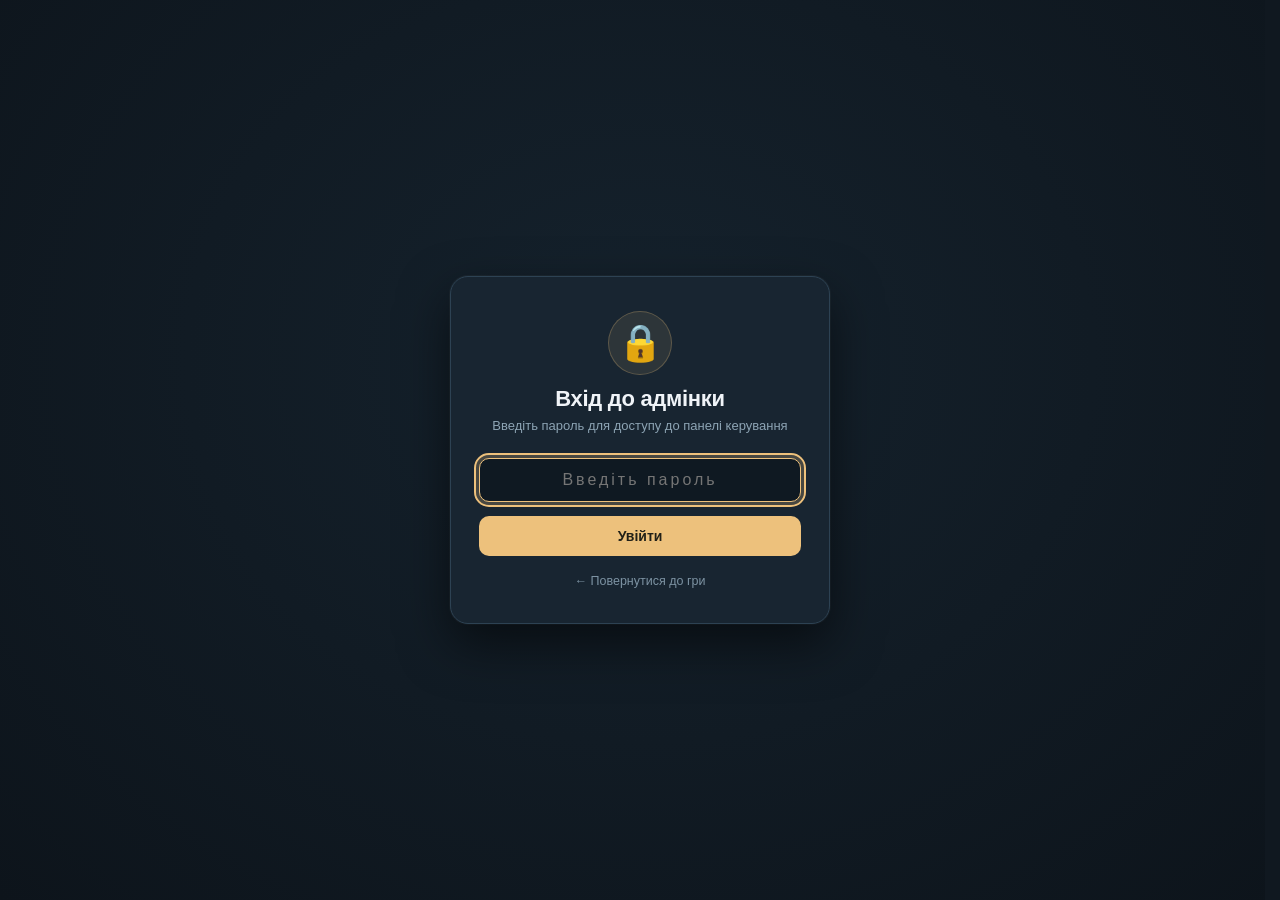
==== commit e0f87151: "add 2 level for and login" ====
--- a/admin/index.html
+++ b/admin/index.html
@@ -7,6 +7,8 @@
   <link rel="stylesheet" href="../style.css">
   <link rel="stylesheet" href="editor.css">
   <link rel="stylesheet" href="hints.css">
+  <link rel="stylesheet" href="auth.css">
+  <script src="auth.js"></script>
 </head>
 <body>
   <header>
--- a/admin/editor.css
+++ b/admin/editor.css
@@ -1,5 +1,5 @@
 /* The editor keeps game styles isolated and uses stable pointer targets for painting. */
-.admin-nav{display:flex;align-items:center;gap:6px;background:#14222c;padding:4px;border-radius:10px;border:1px solid #283b49}.admin-tab{font-size:13px;font-weight:550;padding:6px 14px;border-radius:7px;color:#9ab0bf;text-decoration:none;transition:background-color .15s ease,color .15s ease}.admin-tab:hover{color:#fff;background:#213544}.admin-tab.active{color:#172129;background:#edc17c;font-weight:650}.admin-layout{grid-template-columns:300px minmax(0,1fr)}.editor-main{padding:24px}.brush-panel{background:#121e27;border:1px solid #30414d;border-radius:12px;padding:15px;margin-bottom:15px}.brush-label{font-size:10px;color:#90a8b6;text-transform:uppercase;letter-spacing:1.5px}.brush-panel #tools{display:grid;grid-template-columns:repeat(9,minmax(0,1fr));gap:5px;margin:10px 0 0;width:100%}.brush-panel #tools button{display:flex;flex-direction:column;align-items:center;justify-content:center;gap:4px;padding:7px 2px;min-width:0;font-size:10px;background:#1b2b35;box-sizing:border-box}.brush-panel #tools button span{display:block;max-width:100%;white-space:nowrap;overflow:hidden;text-overflow:ellipsis;font-size:10px;line-height:1.2}.brush-panel #tools svg{width:28px;height:28px;flex-shrink:0;pointer-events:none}.brush-panel #tools button.selected{background:#3c3b30;border-color:#edc17c;box-shadow:0 0 0 1px #edc17c33;color:#ffe1a7}.height-tools{display:flex;align-items:center;gap:16px;padding-top:14px;font-size:11px;color:#b1c2ca}.height-tools>div{display:flex;gap:6px}.height-tools button{background:var(--swatch);width:34px;height:34px;padding:0;border:2px solid transparent;color:white;font-weight:700}.height-tools button.selected{border-color:#ffda91;box-shadow:0 0 0 2px #16232c}.brush-hint{font-size:11px;color:#a1b5c1;margin:11px 0 0;min-height:18px}.map-workspace{border:1px solid #344752;border-radius:12px;overflow:hidden;background:#101c25}.map-topbar{display:flex;justify-content:space-between;align-items:center;gap:10px;padding:10px 13px;border-bottom:1px solid #2a3b48;font-size:11px;color:#b3c7d1}.map-topbar #cell-info{color:#718d9e}.zoom-tools{display:flex;align-items:center;gap:8px}.zoom-tools button{width:27px;height:27px;padding:0;font-size:18px}.zoom-tools>span{width:35px;text-align:center;font-size:10px}.map-scroll{overflow:auto;max-height:650px;padding:35px 25px;background-image:radial-gradient(#334856 1px,transparent 1px);background-size:18px 18px;overscroll-behavior:contain}.edit-grid{gap:8px;max-width:none;width:max-content;margin:0 auto;isolation:isolate;touch-action:none}.edit-cell{position:relative;width:var(--cell-size);height:var(--cell-size);aspect-ratio:auto;border:0;background:transparent!important;padding:0;display:block;overflow:visible;isolation:isolate;cursor:crosshair;outline-offset:4px}.tile-surface{position:absolute;inset:3px 0 5px;background:var(--tile-color);border:1px solid #a9c5ca33;border-radius:7px;transform:translateY(calc(-1 * var(--lift)));box-shadow:0 calc(4px + var(--lift)) 0 #233b49,0 calc(5px + var(--lift)) 0 #506674;pointer-events:none}.edit-cell.hole{border:1px dashed #3e5869;border-radius:7px;background:#13222d88!important}.hole-mark{color:#4b6678;font-size:22px}.tile-object{position:absolute;inset:0 0 6px;display:flex;align-items:center;justify-content:center;transform:translateY(calc(-1 * var(--lift)));pointer-events:none}.tile-object svg{width:75%;height:90%;filter:drop-shadow(0 3px 2px #09141c66)}.tile-object svg+svg{position:absolute;left:-7%;bottom:0;width:57%;height:72%}.tile-height{position:absolute;bottom:8px;right:6px;min-width:17px;padding:1px 3px;text-align:center;border-radius:4px;background:#13232cca;color:#dcebee;font-size:10px;font-weight:700;pointer-events:none}.tile-direction{position:absolute;top:1px;left:3px;background:#ecc17d;color:#26323a;width:18px;border-radius:4px;font-size:16px;pointer-events:none}.edit-cell.has-lamp .tile-surface{border-color:#e9c179;box-shadow:0 calc(4px + var(--lift)) 0 #555244,0 0 17px #e9b85722}.edit-cell.has-start .tile-surface{outline:2px solid #e9c179;outline-offset:1px}.edit-cell.hovered:after{content:'';position:absolute;inset:-3px;border:2px solid #ffda91;border-radius:9px;background:#ffe2a318;pointer-events:none;z-index:3}.edit-cell:hover{background:transparent}.editor-main>.toolbar{align-items:center}.editor-main #undo{margin-left:auto}.editor-main .admin-actions{position:sticky;bottom:0;z-index:4;background:#18232df5;padding:14px 0 5px;border-top:1px solid #2d3e49}.editor-legend{margin:13px 0 0;font-size:11px}@media(max-width:1050px){.admin-layout{grid-template-columns:260px minmax(0,1fr)}.editor-main{padding:16px}.brush-panel #tools{grid-template-columns:repeat(9,minmax(0,1fr));gap:4px}.map-topbar #cell-info{display:none}}@media(max-width:740px){.admin-layout{grid-template-columns:1fr}.editor-main{grid-row:1}.admin-layout>.panel:first-child{grid-row:2}.map-scroll{padding:22px 14px;max-height:500px}.height-tools{gap:8px;flex-wrap:wrap}.height-tools button{width:31px}.map-topbar{font-size:10px}.editor-main #undo{margin-left:0}.brush-panel #tools{grid-template-columns:repeat(9,minmax(38px,1fr));gap:4px;overflow-x:auto;padding-bottom:3px}.brush-panel #tools button{font-size:9px}.brush-panel #tools svg{width:24px;height:24px}}
+.admin-nav{display:flex;align-items:center;gap:6px;background:#14222c;padding:4px;border-radius:10px;border:1px solid #283b49}.admin-tab{font-size:13px;font-weight:550;padding:6px 14px;border-radius:7px;color:#9ab0bf;text-decoration:none;transition:background-color .15s ease,color .15s ease}.admin-tab:hover{color:#fff;background:#213544}.admin-tab.active{color:#172129;background:#edc17c;font-weight:650}.admin-layout{grid-template-columns:300px minmax(0,1fr)}.editor-main{padding:24px}.brush-panel{background:#121e27;border:1px solid #30414d;border-radius:12px;padding:15px;margin-bottom:15px}.brush-label{font-size:10px;color:#90a8b6;text-transform:uppercase;letter-spacing:1.5px}.brush-panel #tools{display:grid;grid-template-columns:repeat(12,minmax(0,1fr));gap:5px;margin:10px 0 0;width:100%}.brush-panel #tools button{display:flex;flex-direction:column;align-items:center;justify-content:center;gap:4px;padding:7px 2px;min-width:0;font-size:10px;background:#1b2b35;box-sizing:border-box}.brush-panel #tools button span{display:block;max-width:100%;white-space:nowrap;overflow:hidden;text-overflow:ellipsis;font-size:10px;line-height:1.2}.brush-panel #tools svg{width:28px;height:28px;flex-shrink:0;pointer-events:none}.brush-panel #tools button.selected{background:#3c3b30;border-color:#edc17c;box-shadow:0 0 0 1px #edc17c33;color:#ffe1a7}.height-tools{display:flex;align-items:center;gap:16px;padding-top:14px;font-size:11px;color:#b1c2ca}.height-tools>div{display:flex;gap:6px}.height-tools button{background:var(--swatch);width:34px;height:34px;padding:0;border:2px solid transparent;color:white;font-weight:700}.height-tools button.selected{border-color:#ffda91;box-shadow:0 0 0 2px #16232c}.brush-hint{font-size:11px;color:#a1b5c1;margin:11px 0 0;min-height:18px}.map-workspace{border:1px solid #344752;border-radius:12px;overflow:hidden;background:#101c25}.map-topbar{display:flex;justify-content:space-between;align-items:center;gap:10px;padding:10px 13px;border-bottom:1px solid #2a3b48;font-size:11px;color:#b3c7d1}.map-topbar #cell-info{color:#718d9e}.zoom-tools{display:flex;align-items:center;gap:8px}.zoom-tools button{width:27px;height:27px;padding:0;font-size:18px}.zoom-tools>span{width:35px;text-align:center;font-size:10px}.map-scroll{overflow:auto;max-height:650px;padding:35px 25px;background-image:radial-gradient(#334856 1px,transparent 1px);background-size:18px 18px;overscroll-behavior:contain}.edit-grid{gap:8px;max-width:none;width:max-content;margin:0 auto;isolation:isolate;touch-action:none}.edit-cell{position:relative;width:var(--cell-size);height:var(--cell-size);aspect-ratio:auto;border:0;background:transparent!important;padding:0;display:block;overflow:visible;isolation:isolate;cursor:crosshair;outline-offset:4px}.tile-surface{position:absolute;inset:3px 0 5px;background:var(--tile-color);border:1px solid #a9c5ca33;border-radius:7px;transform:translateY(calc(-1 * var(--lift)));box-shadow:0 calc(4px + var(--lift)) 0 #233b49,0 calc(5px + var(--lift)) 0 #506674;pointer-events:none}.edit-cell.hole{border:1px dashed #3e5869;border-radius:7px;background:#13222d88!important}.hole-mark{color:#4b6678;font-size:22px}.tile-object{position:absolute;inset:0 0 6px;display:flex;align-items:center;justify-content:center;transform:translateY(calc(-1 * var(--lift)));pointer-events:none}.tile-object svg{width:75%;height:90%;filter:drop-shadow(0 3px 2px #09141c66)}.tile-object svg+svg{position:absolute;left:-7%;bottom:0;width:57%;height:72%}.tile-height{position:absolute;bottom:8px;right:6px;min-width:17px;padding:1px 3px;text-align:center;border-radius:4px;background:#13232cca;color:#dcebee;font-size:10px;font-weight:700;pointer-events:none}.tile-direction{position:absolute;top:1px;left:3px;background:#ecc17d;color:#26323a;width:18px;border-radius:4px;font-size:16px;pointer-events:none}.edit-cell.has-lamp .tile-surface{border-color:#e9c179;box-shadow:0 calc(4px + var(--lift)) 0 #555244,0 0 17px #e9b85722}.edit-cell.has-bush .tile-surface{border-color:#43a047;box-shadow:0 calc(4px + var(--lift)) 0 #1b4d24}.edit-cell.has-rock .tile-surface{border-color:#78909c;box-shadow:0 calc(4px + var(--lift)) 0 #2e3a40}.edit-cell.has-box .tile-surface{border-color:#c89456;box-shadow:0 calc(4px + var(--lift)) 0 #4e351d}.edit-cell.has-start .tile-surface{outline:2px solid #e9c179;outline-offset:1px}.edit-cell.hovered:after{content:'';position:absolute;inset:-3px;border:2px solid #ffda91;border-radius:9px;background:#ffe2a318;pointer-events:none;z-index:3}.edit-cell:hover{background:transparent}.editor-main>.toolbar{align-items:center}.editor-main #undo{margin-left:auto}.editor-main .admin-actions{position:sticky;bottom:0;z-index:4;background:#18232df5;padding:14px 0 5px;border-top:1px solid #2d3e49}.editor-legend{margin:13px 0 0;font-size:11px}@media(max-width:1050px){.admin-layout{grid-template-columns:260px minmax(0,1fr)}.editor-main{padding:16px}.brush-panel #tools{grid-template-columns:repeat(12,minmax(0,1fr));gap:4px}.map-topbar #cell-info{display:none}}@media(max-width:740px){.admin-layout{grid-template-columns:1fr}.editor-main{grid-row:1}.admin-layout>.panel:first-child{grid-row:2}.map-scroll{padding:22px 14px;max-height:500px}.height-tools{gap:8px;flex-wrap:wrap}.height-tools button{width:31px}.map-topbar{font-size:10px}.editor-main #undo{margin-left:0}.brush-panel #tools{grid-template-columns:repeat(12,minmax(36px,1fr));gap:4px;overflow-x:auto;padding-bottom:3px}.brush-panel #tools button{font-size:9px}.brush-panel #tools svg{width:24px;height:24px}}
 
 /* Tree View of Categories and Levels */
 .level-nav-panel {
--- a/admin/hints.css
+++ b/admin/hints.css
@@ -2,9 +2,10 @@
 .hint-editor-row { display: grid; gap: 7px; padding: 12px; border: 1px solid var(--line); border-radius: 10px; background: #111d26; }
 .hint-editor-number { font-size: 12px; font-weight: 700; color: var(--gold); }
 .hint-editor-row textarea, .hint-editor-row select { width: 100%; box-sizing: border-box; }
-.hint-editor-actions { display: flex; gap: 6px; }
+.hint-editor-row textarea { min-height: 84px; resize: vertical; font-family: inherit; font-size: 13px; line-height: 1.45; white-space: pre-wrap; }
+.hint-editor-actions { display: flex; align-items: center; gap: 6px; }
+.hint-editor-count { font-size: 11px; color: var(--muted); margin-right: auto; font-variant-numeric: tabular-nums; }
 .hint-editor-actions button { min-height: 32px; padding: 5px 10px; font-size: 12px; }
-.hint-editor-actions button:last-child { margin-left: auto; }
 .hint-add { width: 100%; border-style: dashed; }
 .level-hints-section { padding: 12px; border: 1px solid var(--line); border-radius: 12px; }
 .level-hints-source { margin: 0; font-size: 12px; line-height: 1.45; color: var(--muted); }
--- a/admin/auth.css
+++ b/admin/auth.css
@@ -0,0 +1,167 @@
+/* Admin panel authentication styles */
+#admin-auth-overlay {
+  position: fixed;
+  inset: 0;
+  z-index: 999999;
+  background: radial-gradient(ellipse at 50% 40%, #15222d 0%, #0d141b 100%);
+  display: flex;
+  align-items: center;
+  justify-content: center;
+  padding: 20px;
+  box-sizing: border-box;
+  animation: authOverlayFadeIn 0.2s ease-out;
+}
+
+#admin-auth-overlay.auth-fade-out {
+  opacity: 0;
+  transform: scale(1.02);
+  transition: opacity 0.2s ease, transform 0.2s ease;
+  pointer-events: none;
+}
+
+@keyframes authOverlayFadeIn {
+  from { opacity: 0; }
+  to { opacity: 1; }
+}
+
+.auth-card {
+  width: 100%;
+  max-width: 380px;
+  background: #182531;
+  border: 1px solid #2d4253;
+  border-radius: 18px;
+  padding: 34px 28px;
+  text-align: center;
+  box-shadow: 0 20px 50px rgba(0, 0, 0, 0.55), 0 0 0 1px rgba(255, 255, 255, 0.04);
+  animation: authCardScale 0.22s ease-out;
+  box-sizing: border-box;
+}
+
+@keyframes authCardScale {
+  from { opacity: 0; transform: scale(0.93) translateY(8px); }
+  to { opacity: 1; transform: scale(1) translateY(0); }
+}
+
+.auth-icon {
+  font-size: 36px;
+  margin-bottom: 12px;
+  display: inline-flex;
+  align-items: center;
+  justify-content: center;
+  width: 64px;
+  height: 64px;
+  border-radius: 50%;
+  background: rgba(237, 193, 124, 0.1);
+  border: 1px solid rgba(237, 193, 124, 0.25);
+}
+
+.auth-title {
+  margin: 0 0 6px;
+  font-size: 22px;
+  font-weight: 700;
+  letter-spacing: -0.3px;
+  color: #f0f4f8;
+}
+
+.auth-subtitle {
+  margin: 0 0 22px;
+  font-size: 13px;
+  color: #8da4b4;
+  line-height: 1.45;
+}
+
+.auth-field {
+  margin-bottom: 14px;
+}
+
+.auth-input {
+  width: 100%;
+  padding: 12px 14px;
+  background: #0f1922;
+  border: 1px solid #334858;
+  border-radius: 10px;
+  color: #fff;
+  font-size: 16px;
+  letter-spacing: 3px;
+  text-align: center;
+  outline: none;
+  box-sizing: border-box;
+  transition: border-color 0.15s, box-shadow 0.15s;
+}
+
+.auth-input:focus {
+  border-color: #edc17c;
+  box-shadow: 0 0 0 3px rgba(237, 193, 124, 0.22);
+}
+
+.auth-input.auth-input-error {
+  border-color: #ef4444;
+  box-shadow: 0 0 0 3px rgba(239, 68, 68, 0.25);
+  animation: authShake 0.35s ease;
+}
+
+@keyframes authShake {
+  0%, 100% { transform: translateX(0); }
+  20%, 60% { transform: translateX(-7px); }
+  40%, 80% { transform: translateX(7px); }
+}
+
+.auth-submit {
+  width: 100%;
+  padding: 12px 16px;
+  background: #edc17c;
+  color: #212018;
+  font-size: 14px;
+  font-weight: 700;
+  border: none;
+  border-radius: 10px;
+  cursor: pointer;
+  transition: background 0.15s, transform 0.1s;
+  box-sizing: border-box;
+}
+
+.auth-submit:hover {
+  background: #f7d9a3;
+}
+
+.auth-submit:active {
+  transform: scale(0.98);
+}
+
+.auth-msg {
+  margin-top: 12px;
+  font-size: 12.5px;
+  font-weight: 600;
+  color: #f87171;
+}
+
+.auth-back {
+  display: inline-block;
+  margin-top: 18px;
+  font-size: 12.5px;
+  color: #7d93a3;
+  text-decoration: none;
+  transition: color 0.15s;
+}
+
+.auth-back:hover {
+  color: #e2eaf0;
+}
+
+/* Logout button in admin header */
+.btn-admin-logout {
+  font-size: 12px;
+  padding: 7px 12px;
+  color: #9cb1c1;
+  border: 1px solid #2b3e4d;
+  background: transparent;
+  border-radius: 8px;
+  cursor: pointer;
+  transition: background 0.15s, color 0.15s, border-color 0.15s;
+}
+
+.btn-admin-logout:hover {
+  background: rgba(239, 68, 68, 0.15);
+  border-color: rgba(239, 68, 68, 0.4);
+  color: #fca5a5;
+}
